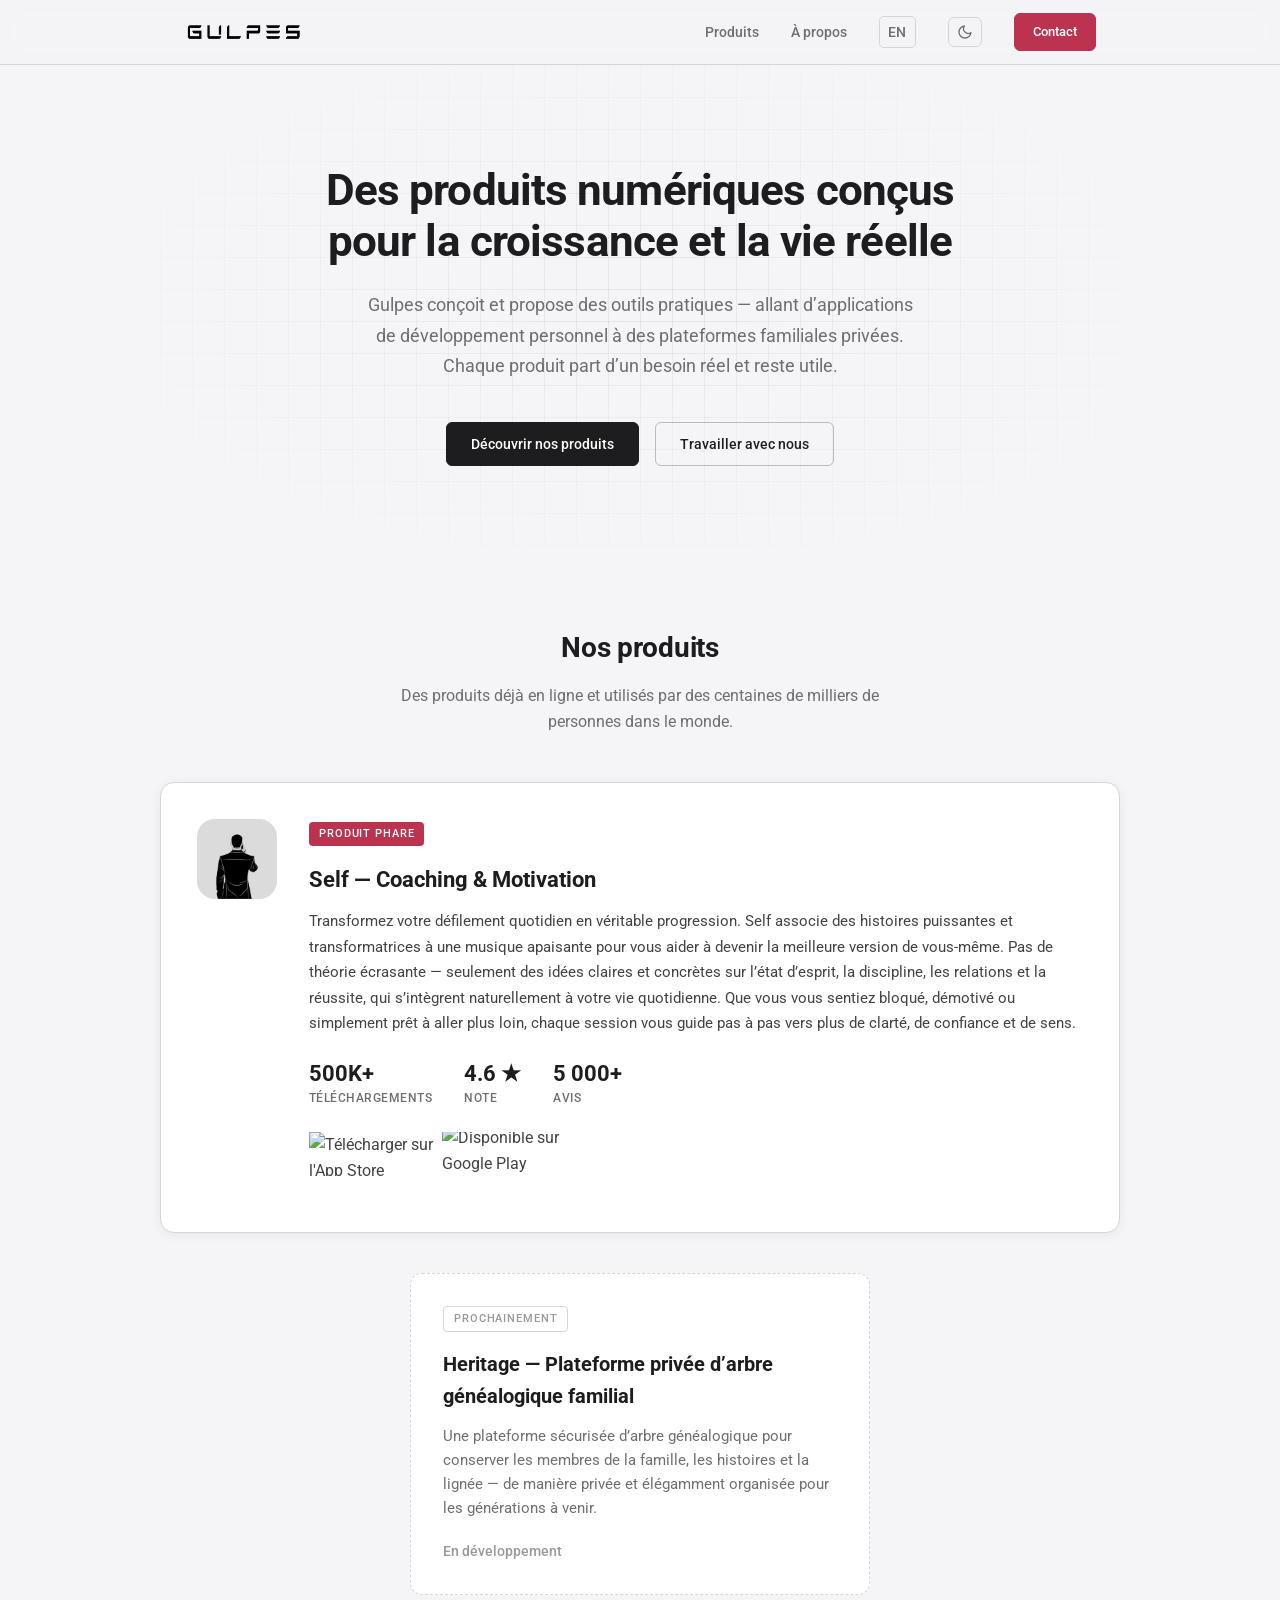
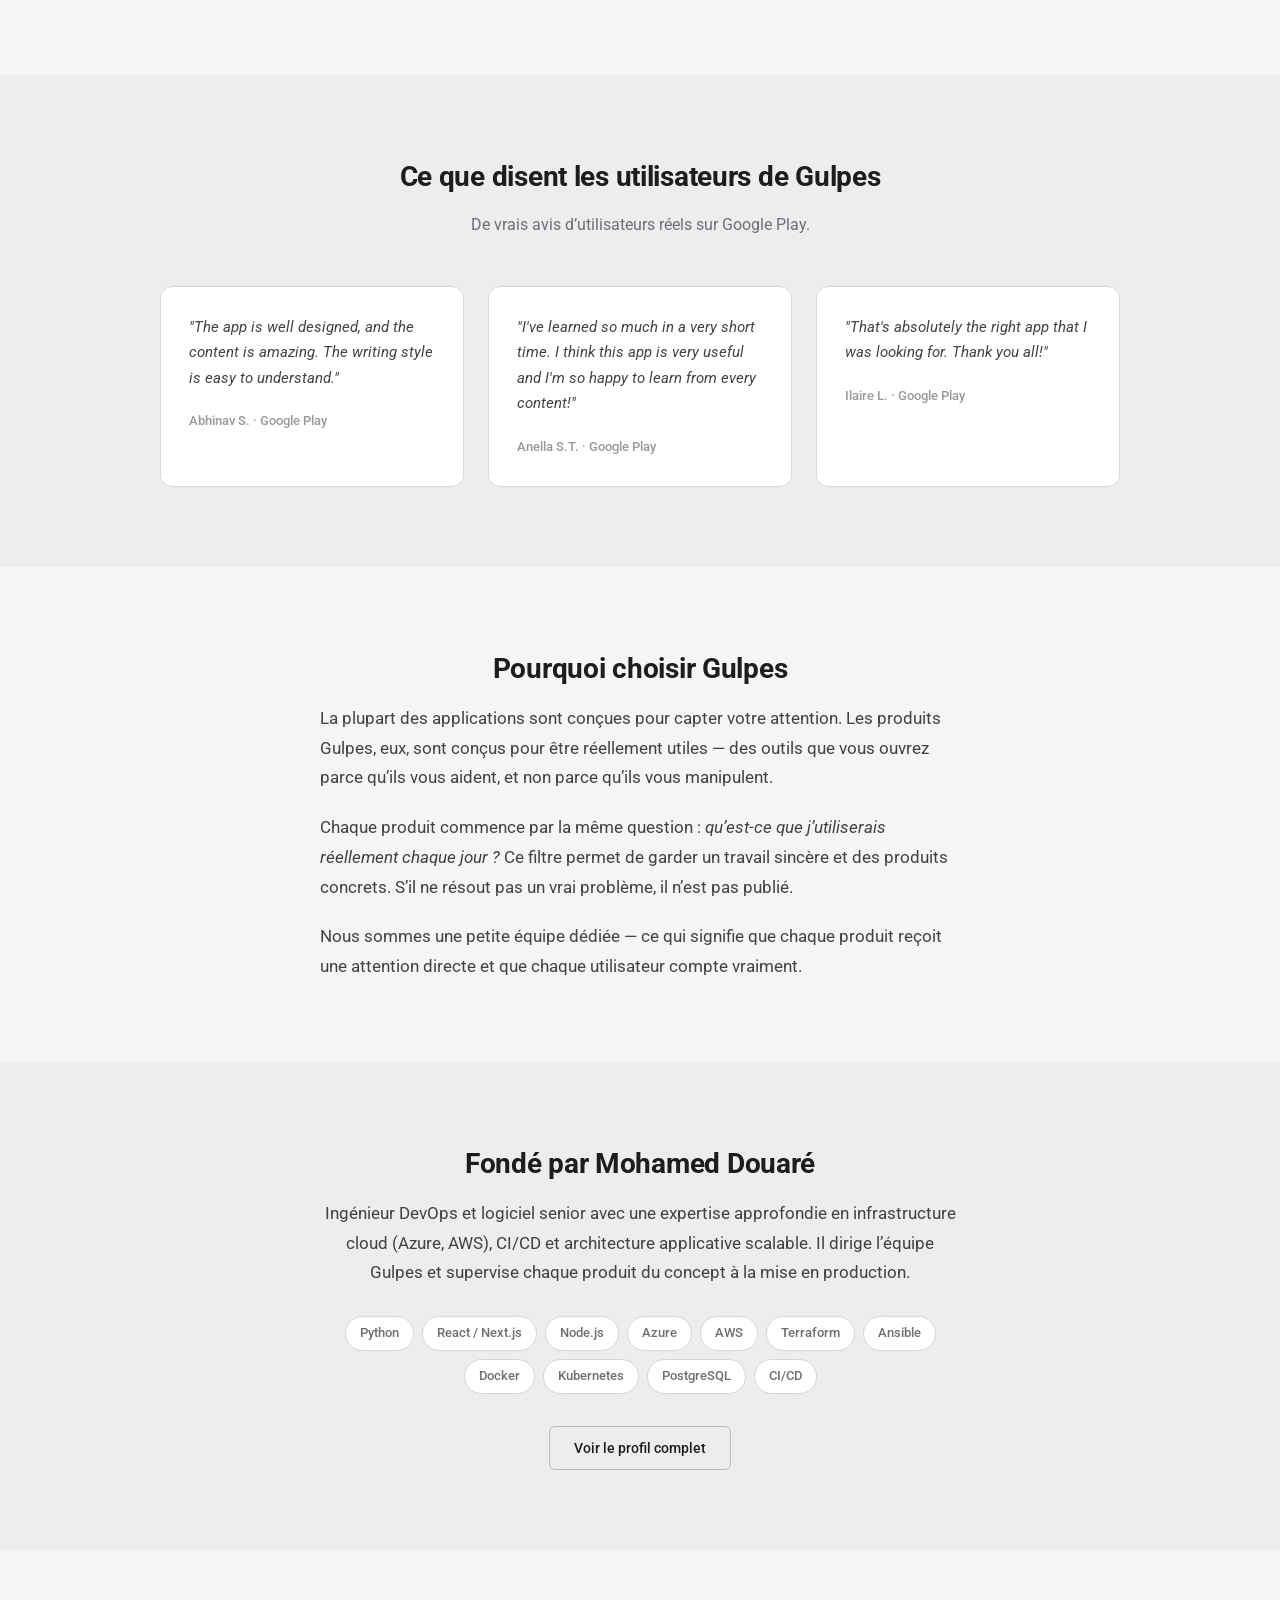
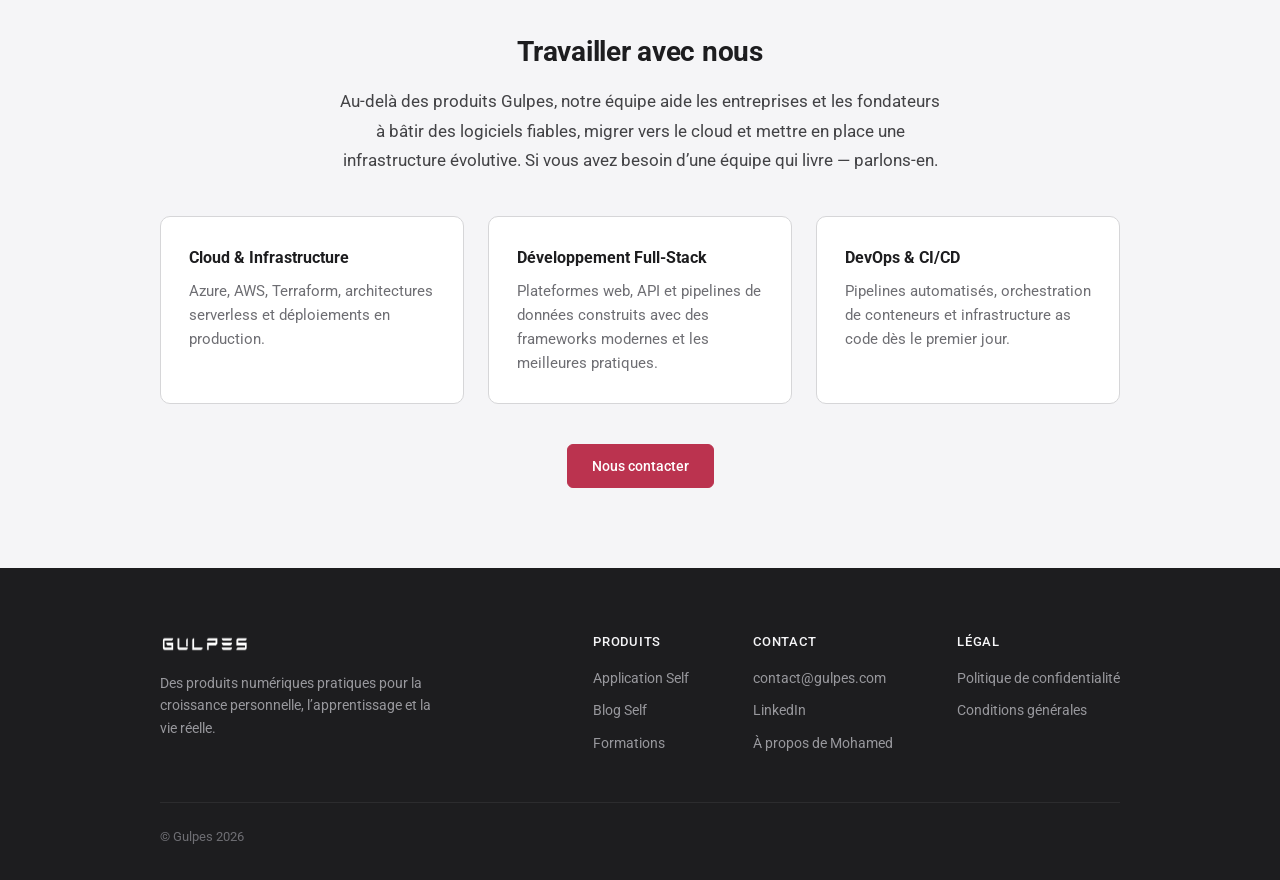
==== fr/index.html @ 34332e74 "fix: add fr" ====
<!DOCTYPE html>
<html lang="fr">
<head>
  <meta charset="utf-8">
  <meta name="viewport" content="width=device-width, initial-scale=1.0">
  <title>Gulpes — Applications de développement personnel &amp; produits numériques</title>
  <meta name="description" content="Gulpes conçoit des produits numériques pour la croissance personnelle, l'apprentissage et la vie réelle. Notre application phare Self compte plus de 500K téléchargements et une note de 4.6★. Découvrez nos produits ou travaillez avec notre équipe.">
  <meta name="keywords" content="application croissance personnelle, développement personnel, application motivation, coaching, Gulpes, produits numériques, amélioration de soi, productivité">
  <link rel="canonical" href="https://gulpes.com/fr/">
  <link rel="alternate" hreflang="en" href="https://gulpes.com/">
  <link rel="alternate" hreflang="fr" href="https://gulpes.com/fr/">
  <link rel="alternate" hreflang="x-default" href="https://gulpes.com/">
  <link href="../img/icon.webp" rel="icon" type="image/webp">

  <meta property="og:type" content="website">
  <meta property="og:url" content="https://gulpes.com/fr/">
  <meta property="og:title" content="Gulpes — Applications de développement personnel &amp; produits numériques">
  <meta property="og:description" content="Des produits numériques pratiques pour la croissance personnelle, la motivation et la vie réelle. Plus de 500K téléchargements.">
  <meta property="og:image" content="https://gulpes.com/img/og-image.webp">
  <meta property="og:site_name" content="Gulpes">
  <meta property="og:locale" content="fr_FR">

  <meta name="twitter:card" content="summary_large_image">
  <meta name="twitter:title" content="Gulpes — Applications de développement personnel">
  <meta name="twitter:description" content="Des produits numériques pratiques pour la croissance personnelle et la motivation. Plus de 500K téléchargements.">
  <meta name="twitter:image" content="https://gulpes.com/img/og-image.webp">

  <link rel="preconnect" href="https://fonts.googleapis.com">
  <link rel="preconnect" href="https://fonts.gstatic.com" crossorigin>
  <link href="../css/main.css" rel="stylesheet" type="text/css" media="all">
  <link rel="stylesheet" href="https://fonts.googleapis.com/css2?family=Roboto:wght@300;400;500;700&display=swap" media="all">

  <script type="application/ld+json">
  {
    "@context": "https://schema.org",
    "@graph": [
      {
        "@type": "Organization",
        "name": "Gulpes",
        "url": "https://gulpes.com",
        "logo": "https://gulpes.com/img/logo.webp",
        "description": "Gulpes conçoit des produits numériques pratiques pour la croissance, l'apprentissage et la vie réelle.",
        "founder": {
          "@type": "Person",
          "name": "Mohamed Douaré",
          "url": "https://med.gulpes.com",
          "jobTitle": "Ingénieur DevOps et Logiciel Senior"
        },
        "contactPoint": {
          "@type": "ContactPoint",
          "email": "contact@gulpes.com",
          "contactType": "customer support"
        },
        "sameAs": [
          "https://www.linkedin.com/in/mohamed-douar%C3%A9-6757b6104/",
          "https://play.google.com/store/apps/details?id=com.gulpe.devperso",
          "https://apps.apple.com/ca/app/gulpes-coaching-and-motivation/id1518831866"
        ]
      },
      {
        "@type": "SoftwareApplication",
        "name": "Gulpes Self — Coaching by Stories",
        "operatingSystem": "Android, iOS",
        "applicationCategory": "LifestyleApplication",
        "url": "https://gulpes.com/fr/",
        "downloadUrl": "https://onelink.to/b9ceec",
        "image": "https://gulpes.com/img/self-logo.webp",
        "description": "Application de croissance personnelle combinant des histoires inspirantes et de la musique apaisante. Des conseils concrets sur le mindset, la discipline, les relations et la réussite.",
        "aggregateRating": {
          "@type": "AggregateRating",
          "ratingValue": "4.6",
          "ratingCount": "5000",
          "bestRating": "5"
        },
        "offers": {
          "@type": "Offer",
          "price": "0",
          "priceCurrency": "USD"
        }
      },
      {
        "@type": "WebSite",
        "name": "Gulpes",
        "url": "https://gulpes.com"
      }
    ]
  }
  </script>

  <script>
    (function(){var t=localStorage.getItem('theme');if(t)document.documentElement.setAttribute('data-theme',t)})();
  </script>
</head>
<body>

  <header>
    <nav aria-label="Navigation principale">
      <a href="/fr/" class="logo">
        <img src="../img/logo.webp" width="120" height="32" alt="Gulpes — Accueil">
      </a>
      <div class="nav-links">
        <a href="#produits">Produits</a>
        <a href="#a-propos">À propos</a>
        <a href="/" class="lang-switch" title="Switch to English">EN</a>
        <button class="theme-toggle" aria-label="Changer le thème">
          <svg class="icon-sun" xmlns="http://www.w3.org/2000/svg" width="16" height="16" viewBox="0 0 24 24" fill="none" stroke="currentColor" stroke-width="2" stroke-linecap="round" stroke-linejoin="round"><circle cx="12" cy="12" r="5"/><line x1="12" y1="1" x2="12" y2="3"/><line x1="12" y1="21" x2="12" y2="23"/><line x1="4.22" y1="4.22" x2="5.64" y2="5.64"/><line x1="18.36" y1="18.36" x2="19.78" y2="19.78"/><line x1="1" y1="12" x2="3" y2="12"/><line x1="21" y1="12" x2="23" y2="12"/><line x1="4.22" y1="19.78" x2="5.64" y2="18.36"/><line x1="18.36" y1="5.64" x2="19.78" y2="4.22"/></svg>
          <svg class="icon-moon" xmlns="http://www.w3.org/2000/svg" width="16" height="16" viewBox="0 0 24 24" fill="none" stroke="currentColor" stroke-width="2" stroke-linecap="round" stroke-linejoin="round"><path d="M21 12.79A9 9 0 1 1 11.21 3 7 7 0 0 0 21 12.79z"/></svg>
        </button>
        <a href="mailto:contact@gulpes.com" class="btn btn-sm">Contact</a>
      </div>
    </nav>
  </header>

  <main>

    <section class="hero">
      <h1>Des produits numériques conçus pour la croissance et la vie réelle</h1>
      <p class="hero-sub">Gulpes conçoit et propose des outils pratiques — allant d’applications de développement personnel à des plateformes familiales privées. Chaque produit part d’un besoin réel et reste utile.</p>
      <div class="hero-ctas">
        <a href="#produits" class="btn btn-primary-alt">Découvrir nos produits</a>
        <a href="#services" class="btn btn-secondary">Travailler avec nous</a>
      </div>
    </section>

    <section id="produits" class="section">
      <h2 class="section-title">Nos produits</h2>
      <p class="section-sub">Des produits déjà en ligne et utilisés par des centaines de milliers de personnes dans le monde.</p>

      <div class="featured-product">
        <div class="featured-product-icon">
          <img src="../img/self-logo.webp" alt="Gulpes Self — icône de l'application de croissance personnelle" width="80" height="80">
        </div>
        <div class="featured-product-body">
          <div class="product-label">Produit phare</div>
          <h3>Self — Coaching &amp; Motivation</h3>
          <p>Transformez votre défilement quotidien en véritable progression. Self associe des histoires puissantes et transformatrices à une musique apaisante pour vous aider à devenir la meilleure version de vous-même. Pas de théorie écrasante — seulement des idées claires et concrètes sur l’état d’esprit, la discipline, les relations et la réussite, qui s’intègrent naturellement à votre vie quotidienne. Que vous vous sentiez bloqué, démotivé ou simplement prêt à aller plus loin, chaque session vous guide pas à pas vers plus de clarté, de confiance et de sens.</p>
          <div class="product-stats">
            <div class="stat">
              <span class="stat-value">500K+</span>
              <span class="stat-label">Téléchargements</span>
            </div>
            <div class="stat">
              <span class="stat-value">4.6 ★</span>
              <span class="stat-label">Note</span>
            </div>
            <div class="stat">
              <span class="stat-value">5 000+</span>
              <span class="stat-label">Avis</span>
            </div>
          </div>
          <div class="featured-product-ctas">
            <a href="https://apps.apple.com/ca/app/gulpes-coaching-and-motivation/id1518831866" class="store-badge" target="_blank" rel="noopener" aria-label="Télécharger Gulpes Self sur l'App Store">
              <img src="https://tools.applemediaservices.com/api/badges/download-on-the-app-store/black/fr-fr?size=500x167" alt="Télécharger sur l'App Store" width="140" height="47" loading="lazy">
            </a>
            <a href="https://play.google.com/store/apps/details?id=com.gulpe.devperso&hl=fr" class="store-badge store-badge--gplay" target="_blank" rel="noopener" aria-label="Télécharger Gulpes Self sur Google Play">
              <img src="https://play.google.com/intl/en_us/badges/static/images/badges/fr_badge_web_generic.png" alt="Disponible sur Google Play" width="155" height="60" loading="lazy">
            </a>
          </div>
        </div>
      </div>

      <div class="product-grid product-grid--single">
        <div class="product-card product-card--upcoming">
          <div class="product-label product-label--upcoming">Prochainement</div>
          <h3>Heritage — Plateforme privée d’arbre généalogique familial</h3>
          <p>Une plateforme sécurisée d’arbre généalogique pour conserver les membres de la famille, les histoires et la lignée — de manière privée et élégamment organisée pour les générations à venir.</p>
          <span class="product-link product-link--muted">En développement</span>
        </div>
      </div>
    </section>

    <section class="section section--alt">
      <h2 class="section-title">Ce que disent les utilisateurs de Gulpes</h2>
      <p class="section-sub">De vrais avis d’utilisateurs réels sur Google Play.</p>
      <div class="testimonials">
        <blockquote class="testimonial">
          <p>"The app is well designed, and the content is amazing. The writing style is easy to understand."</p>
          <cite>Abhinav S. · Google Play</cite>
        </blockquote>
        <blockquote class="testimonial">
          <p>"I've learned so much in a very short time. I think this app is very useful and I'm so happy to learn from every content!"</p>
          <cite>Anella S.T. · Google Play</cite>
        </blockquote>
        <blockquote class="testimonial">
          <p>"That's absolutely the right app that I was looking for. Thank you all!"</p>
          <cite>Ilaire L. · Google Play</cite>
        </blockquote>
      </div>
    </section>

    <section id="a-propos" class="section">
      <h2 class="section-title">Pourquoi choisir Gulpes</h2>
      <div class="narrative">
        <p>La plupart des applications sont conçues pour capter votre attention. Les produits Gulpes, eux, sont conçus pour être réellement utiles — des outils que vous ouvrez parce qu’ils vous aident, et non parce qu’ils vous manipulent.</p>
        <p>Chaque produit commence par la même question : <em>qu’est-ce que j’utiliserais réellement chaque jour ?</em> Ce filtre permet de garder un travail sincère et des produits concrets. S’il ne résout pas un vrai problème, il n’est pas publié.</p>
        <p>Nous sommes une petite équipe dédiée — ce qui signifie que chaque produit reçoit une attention directe et que chaque utilisateur compte vraiment.</p>
      </div>
    </section>

    <section class="section section--alt">
      <h2 class="section-title">Fondé par Mohamed Douaré</h2>
      <div class="founder">
        <p>Ingénieur DevOps et logiciel senior avec une expertise approfondie en infrastructure cloud (Azure, AWS), CI/CD et architecture applicative scalable. Il dirige l’équipe Gulpes et supervise chaque produit du concept à la mise en production.</p>
        <div class="founder-skills">
          <span>Python</span>
          <span>React / Next.js</span>
          <span>Node.js</span>
          <span>Azure</span>
          <span>AWS</span>
          <span>Terraform</span>
          <span>Ansible</span>
          <span>Docker</span>
          <span>Kubernetes</span>
          <span>PostgreSQL</span>
          <span>CI/CD</span>
        </div>
        <a href="https://med.gulpes.com" class="btn btn-secondary" target="_blank" rel="noopener">Voir le profil complet</a>
      </div>
    </section>

    <section id="services" class="section">
      <h2 class="section-title">Travailler avec nous</h2>
      <div class="services">
        <p>Au-delà des produits Gulpes, notre équipe aide les entreprises et les fondateurs à bâtir des logiciels fiables, migrer vers le cloud et mettre en place une infrastructure évolutive. Si vous avez besoin d’une équipe qui livre — parlons-en.</p>
        <div class="services-grid">
          <div class="service-item">
            <h3>Cloud &amp; Infrastructure</h3>
            <p>Azure, AWS, Terraform, architectures serverless et déploiements en production.</p>
          </div>
          <div class="service-item">
            <h3>Développement Full-Stack</h3>
            <p>Plateformes web, API et pipelines de données construits avec des frameworks modernes et les meilleures pratiques.</p>
          </div>
          <div class="service-item">
            <h3>DevOps &amp; CI/CD</h3>
            <p>Pipelines automatisés, orchestration de conteneurs et infrastructure as code dès le premier jour.</p>
          </div>
        </div>
        <a href="mailto:contact@gulpes.com" class="btn btn-primary">Nous contacter</a>
      </div>
    </section>

  </main>

  <footer>
    <div class="footer-content">
      <div class="footer-brand">
        <img src="../img/logo.webp" width="90" height="24" alt="Gulpes">
        <p>Des produits numériques pratiques pour la croissance personnelle, l’apprentissage et la vie réelle.</p>
      </div>
      <div class="footer-links">
        <div class="footer-col">
          <h4>Produits</h4>
          <a href="https://onelink.to/b9ceec" target="_blank" rel="noopener">Application Self</a>
          <a href="https://self.gulpes.com/" target="_blank" rel="noopener">Blog Self</a>
          <a href="https://courses.gulpes.com/" target="_blank" rel="noopener">Formations</a>
        </div>
        <div class="footer-col">
          <h4>Contact</h4>
          <a href="mailto:contact@gulpes.com">contact@gulpes.com</a>
          <a href="https://www.linkedin.com/in/mohamed-douar%C3%A9-6757b6104/" target="_blank" rel="noopener">LinkedIn</a>
          <a href="https://med.gulpes.com" target="_blank" rel="noopener">À propos de Mohamed</a>
        </div>
        <div class="footer-col">
          <h4>Légal</h4>
          <a href="/fr/privacy.html">Politique de confidentialité</a>
          <a href="/fr/terms.html">Conditions générales</a>
        </div>
      </div>
    </div>
    <div class="footer-bottom">
      <p>&copy; Gulpes 2026</p>
    </div>
  </footer>

  <script>
    (function () {
      var toggle = document.querySelector('.theme-toggle');
      function getEffective() {
        var stored = localStorage.getItem('theme');
        if (stored) return stored;
        return window.matchMedia('(prefers-color-scheme: light)').matches ? 'light' : 'dark';
      }
      function apply(theme) {
        document.documentElement.setAttribute('data-theme', theme);
        localStorage.setItem('theme', theme);
      }
      toggle.addEventListener('click', function () {
        apply(getEffective() === 'dark' ? 'light' : 'dark');
      });
    })();
  </script>
</body>
</html>
---- css/main.css ----
/* ------------------------------------------------
   Theme Variables — Dark mode default
   ------------------------------------------------ */

:root {
  --bg: #1e2021;
  --bg-alt: #252728;
  --surface: #2a2c2d;
  --surface-border: #363839;
  --surface-border-hover: #4a4c4d;
  --surface-shadow: rgba(0, 0, 0, 0.25);
  --heading: #f0f0f0;
  --body: #b5b5b5;
  --secondary: #8a8a8a;
  --muted: #606060;
  --accent-bg: #bb334f;
  --accent-text: #ffffff;
  --accent-hover: #a32b44;
  --header-bg: rgba(30, 32, 33, 0.82);
  --header-border: #2a2c2d;
  --nav-link: #999999;
  --nav-link-hover: #f0f0f0;
  --label-upcoming-border: #444646;
  --label-upcoming-text: #777777;
  --skill-bg: #2a2c2d;
  --skill-border: #363839;
  --skill-text: #b5b5b5;
  --secondary-link-border: #444646;
  --secondary-link-hover: #f0f0f0;
  --dashed-border: #3a3c3d;
  --grid-line: rgba(255, 255, 255, 0.08);
  --testimonial-quote: #cccccc;
  --cite: #777777;
  --footer-bg: #161718;
  --footer-border: #2a2c2d;
  --footer-text: #888888;
  --footer-heading: #e0e0e0;
  --footer-link-hover: #ffffff;
  --footer-bottom: #555555;
  --btn-alt-bg: #ffffff;
  --btn-alt-text: #000000;
  --btn-alt-hover: #dddddd;
  --logo-filter: brightness(0) invert(1);
}

[data-theme="light"] {
  --bg: #f5f5f7;
  --bg-alt: #ededef;
  --surface: #ffffff;
  --surface-border: #d6d6d8;
  --surface-border-hover: #bbbbbe;
  --surface-shadow: rgba(0, 0, 0, 0.06);
  --heading: #1d1d1f;
  --body: #424245;
  --secondary: #6e6e73;
  --muted: #98989d;
  --accent-bg: #bb334f;
  --accent-text: #ffffff;
  --accent-hover: #a32b44;
  --btn-alt-bg: #1d1d1f;
  --btn-alt-text: #ffffff;
  --btn-alt-hover: #333336;
  --header-bg: rgba(245, 245, 247, 0.82);
  --header-border: #d6d6d8;
  --nav-link: #6e6e73;
  --nav-link-hover: #1d1d1f;
  --label-upcoming-border: #d6d6d8;
  --label-upcoming-text: #98989d;
  --skill-bg: #ffffff;
  --skill-border: #d6d6d8;
  --skill-text: #6e6e73;
  --secondary-link-border: #d6d6d8;
  --secondary-link-hover: #1d1d1f;
  --dashed-border: #d6d6d8;
  --grid-line: rgba(15, 23, 42, 0.07);
  --testimonial-quote: #424245;
  --cite: #98989d;
  --footer-bg: #1d1d1f;
  --footer-border: #2c2c2e;
  --footer-text: #98989d;
  --footer-heading: #f5f5f7;
  --footer-link-hover: #ffffff;
  --footer-bottom: #6e6e73;
  --logo-filter: none;
}

@media (prefers-color-scheme: light) {
  :root:not([data-theme="dark"]) {
    --bg: #f5f5f7;
    --bg-alt: #ededef;
    --surface: #ffffff;
    --surface-border: #d6d6d8;
    --surface-border-hover: #bbbbbe;
    --surface-shadow: rgba(0, 0, 0, 0.06);
    --heading: #1d1d1f;
    --body: #424245;
    --secondary: #6e6e73;
    --muted: #98989d;
    --accent-bg: #bb334f;
    --accent-text: #ffffff;
    --accent-hover: #a32b44;
    --btn-alt-bg: #1d1d1f;
    --btn-alt-text: #ffffff;
    --btn-alt-hover: #333336;
    --header-bg: rgba(245, 245, 247, 0.82);
    --header-border: #d6d6d8;
    --nav-link: #6e6e73;
    --nav-link-hover: #1d1d1f;
    --label-upcoming-border: #d6d6d8;
    --label-upcoming-text: #98989d;
    --skill-bg: #ffffff;
    --skill-border: #d6d6d8;
    --skill-text: #6e6e73;
    --secondary-link-border: #d6d6d8;
    --secondary-link-hover: #1d1d1f;
    --dashed-border: #d6d6d8;
    --grid-line: rgba(15, 23, 42, 0.07);
    --testimonial-quote: #424245;
    --cite: #98989d;
    --footer-bg: #1d1d1f;
    --footer-border: #2c2c2e;
    --footer-text: #98989d;
    --footer-heading: #f5f5f7;
    --footer-link-hover: #ffffff;
    --footer-bottom: #6e6e73;
    --logo-filter: none;
  }
}

/* ------------------------------------------------
   Base Reset
   ------------------------------------------------ */

*, *::before, *::after {
  margin: 0;
  padding: 0;
  box-sizing: border-box;
}

html {
  scroll-behavior: smooth;
}

body {
  font-family: "Roboto", -apple-system, BlinkMacSystemFont, sans-serif;
  color: var(--body);
  background: var(--bg);
  font-size: 1rem;
  line-height: 1.6;
  -webkit-font-smoothing: antialiased;
  -moz-osx-font-smoothing: grayscale;
  transition: background 0.3s, color 0.3s;
}

img {
  max-width: 100%;
  display: block;
}

a {
  color: inherit;
  text-decoration: none;
}

/* ------------------------------------------------
   Header / Navigation
   ------------------------------------------------ */

header {
  position: sticky;
  top: 0;
  background: var(--header-bg);
  backdrop-filter: blur(10px);
  -webkit-backdrop-filter: blur(10px);
  border-bottom: 1px solid var(--header-border);
  z-index: 100;
}

nav {
  max-width: 960px;
  margin: 0 auto;
  padding: 0 24px;
  height: 64px;
  display: flex;
  align-items: center;
  justify-content: space-between;
}

.logo img {
  height: 28px;
  filter: var(--logo-filter);
  transition: filter 0.3s;
}

.nav-links {
  display: flex;
  align-items: center;
  gap: 32px;
}

.nav-links a:not(.btn) {
  font-size: 0.875rem;
  font-weight: 500;
  color: var(--nav-link);
  transition: color 0.2s;
}

.nav-links a:not(.btn):hover {
  color: var(--nav-link-hover);
}

.lang-switch {
  font-size: 0.8125rem;
  font-weight: 600;
  color: var(--secondary);
  letter-spacing: 0.04em;
  padding: 4px 8px;
  border: 1px solid var(--surface-border);
  border-radius: 5px;
  transition: color 0.2s, border-color 0.2s;
}

.lang-switch:hover {
  color: var(--heading);
  border-color: var(--surface-border-hover);
}

.theme-toggle {
  background: none;
  border: 1px solid var(--surface-border);
  border-radius: 6px;
  padding: 6px 8px;
  cursor: pointer;
  font-size: 1rem;
  line-height: 1;
  color: var(--secondary);
  transition: border-color 0.2s, color 0.2s;
  display: flex;
  align-items: center;
}

.theme-toggle:hover {
  border-color: var(--surface-border-hover);
  color: var(--heading);
}

.theme-toggle .icon-moon {
  display: none;
}

[data-theme="light"] .theme-toggle .icon-sun {
  display: none;
}

[data-theme="light"] .theme-toggle .icon-moon {
  display: block;
}

@media (prefers-color-scheme: light) {
  :root:not([data-theme="dark"]) .theme-toggle .icon-sun {
    display: none;
  }
  :root:not([data-theme="dark"]) .theme-toggle .icon-moon {
    display: block;
  }
}

/* ------------------------------------------------
   Buttons
   ------------------------------------------------ */

.btn {
  display: inline-block;
  font-size: 0.875rem;
  font-weight: 500;
  padding: 10px 24px;
  border-radius: 6px;
  border: none;
  cursor: pointer;
  transition: all 0.2s ease;
  text-align: center;
}

.btn-sm {
  padding: 8px 18px;
  font-size: 0.8125rem;
  background: var(--accent-bg);
  color: var(--accent-text);
  border: 1px solid var(--accent-bg);
}

.btn-sm:hover {
  background: var(--accent-hover);
}

.btn-primary {
  background: var(--accent-bg);
  color: var(--accent-text);
  border: 1px solid var(--accent-bg);
}

.btn-primary:hover {
  background: var(--accent-hover);
}

.btn-primary-alt {
  background: var(--btn-alt-bg);
  color: var(--btn-alt-text);
  border: 1px solid var(--btn-alt-bg);
}

.btn-primary-alt:hover {
  background: var(--btn-alt-hover);
}

.btn-secondary {
  background: transparent;
  color: var(--heading);
  border: 1px solid var(--surface-border-hover);
}

.btn-secondary:hover {
  border-color: var(--heading);
}

/* ------------------------------------------------
   Hero
   ------------------------------------------------ */

.hero {
  max-width: 960px;
  margin: 0 auto;
  padding: 100px 24px 80px;
  text-align: center;
  position: relative;
  overflow: hidden;
}

.hero::before {
  content: "";
  position: absolute;
  inset: 0;
  background-image:
    linear-gradient(var(--grid-line) 1px, transparent 1px),
    linear-gradient(90deg, var(--grid-line) 1px, transparent 1px);
  background-size: 32px 32px;
  -webkit-mask-image: radial-gradient(ellipse 70% 70% at 50% 50%, black 0%, transparent 85%);
  mask-image: radial-gradient(ellipse 70% 70% at 50% 50%, black 0%, transparent 85%);
  pointer-events: none;
}

.hero h1 {
  font-size: 2.75rem;
  font-weight: 700;
  line-height: 1.15;
  color: var(--heading);
  max-width: 720px;
  margin: 0 auto 24px;
  letter-spacing: -0.02em;
}

.hero-sub {
  font-size: 1.125rem;
  color: var(--secondary);
  max-width: 560px;
  margin: 0 auto 40px;
  line-height: 1.7;
}

.hero-ctas {
  display: flex;
  gap: 16px;
  justify-content: center;
  flex-wrap: wrap;
}

/* ------------------------------------------------
   Sections
   ------------------------------------------------ */

.section {
  padding: 80px 24px;
}

.section--alt {
  background: var(--bg-alt);
}

.section-title {
  font-size: 1.75rem;
  font-weight: 700;
  color: var(--heading);
  text-align: center;
  margin-bottom: 12px;
  letter-spacing: -0.01em;
}

.section-sub {
  font-size: 1rem;
  color: var(--secondary);
  text-align: center;
  max-width: 480px;
  margin: 0 auto 48px;
}

/* ------------------------------------------------
   Featured Product (Self app)
   ------------------------------------------------ */

.featured-product {
  max-width: 960px;
  margin: 0 auto 40px;
  display: flex;
  gap: 32px;
  align-items: flex-start;
  padding: 36px;
  background: var(--surface);
  border: 1px solid var(--surface-border);
  border-radius: 14px;
  box-shadow: 0 2px 12px var(--surface-shadow);
}

.featured-product-icon img {
  width: 80px;
  height: 80px;
  border-radius: 18px;
  flex-shrink: 0;
}

.featured-product-body {
  flex: 1;
  min-width: 0;
}

.featured-product-body .product-label {
  background: var(--accent-bg);
  color: var(--accent-text);
}

.featured-product-body h3 {
  font-size: 1.375rem;
  font-weight: 700;
  color: var(--heading);
  margin-bottom: 12px;
}

.featured-product-body > p {
  font-size: 0.9375rem;
  color: var(--body);
  line-height: 1.7;
  margin-bottom: 24px;
}

.product-stats {
  display: flex;
  gap: 32px;
  margin-bottom: 24px;
}

.stat {
  display: flex;
  flex-direction: column;
}

.stat-value {
  font-size: 1.375rem;
  font-weight: 700;
  color: var(--heading);
  line-height: 1.2;
  white-space: nowrap;
}

.stat-label {
  font-size: 0.75rem;
  font-weight: 500;
  color: var(--secondary);
  text-transform: uppercase;
  letter-spacing: 0.04em;
  margin-top: 2px;
}

.featured-product-ctas {
  display: flex;
  align-items: center;
  gap: 8px;
  flex-wrap: wrap;
  margin-bottom: 20px;
}

.store-badge {
  display: inline-flex;
  align-items: center;
  height: 40px;
  transition: opacity 0.2s;
}

.store-badge:hover {
  opacity: 0.8;
}

.store-badge img {
  height: 40px;
  width: auto;
}

.store-badge--gplay {
  height: 40px;
  overflow: hidden;
  margin: 0 -8px;
}

.store-badge--gplay img {
  height: 58px;
}

:lang(fr) .store-badge {
  height: 44px;
}

:lang(fr) .store-badge img {
  height: 44px;
}

:lang(fr) .store-badge--gplay {
  height: 44px;
  margin: 0 -6px;
}

:lang(fr) .store-badge--gplay img {
  height: 58px;
}

.featured-product-secondary {
  font-size: 0.875rem;
  font-weight: 500;
  color: var(--heading);
  border-bottom: 1px solid var(--secondary-link-border);
  transition: border-color 0.2s;
}

.featured-product-secondary:hover {
  border-color: var(--secondary-link-hover);
}

/* ------------------------------------------------
   Product Cards
   ------------------------------------------------ */

.product-grid {
  max-width: 960px;
  margin: 0 auto;
  display: grid;
  grid-template-columns: repeat(auto-fit, minmax(280px, 1fr));
  gap: 24px;
}

.product-grid--single {
  max-width: 460px;
  margin-left: auto;
  margin-right: auto;
}

.product-card {
  display: flex;
  flex-direction: column;
  padding: 32px;
  background: var(--surface);
  border: 1px solid var(--surface-border);
  border-radius: 12px;
  transition: border-color 0.2s, box-shadow 0.2s;
}

a.product-card:hover {
  border-color: var(--surface-border-hover);
  box-shadow: 0 4px 20px var(--surface-shadow);
}

.product-card--upcoming {
  border-style: dashed;
  border-color: var(--dashed-border);
}

.product-label {
  display: inline-block;
  font-size: 0.6875rem;
  font-weight: 500;
  text-transform: uppercase;
  letter-spacing: 0.08em;
  color: var(--accent-text);
  background: var(--accent-bg);
  padding: 3px 10px;
  border-radius: 4px;
  margin-bottom: 16px;
  width: fit-content;
}

.product-label--upcoming {
  background: transparent;
  color: var(--label-upcoming-text);
  border: 1px solid var(--label-upcoming-border);
}

.product-card h3 {
  font-size: 1.25rem;
  font-weight: 700;
  color: var(--heading);
  margin-bottom: 12px;
}

.product-card p {
  font-size: 0.9375rem;
  color: var(--secondary);
  line-height: 1.6;
  flex: 1;
}

.product-link {
  font-size: 0.875rem;
  font-weight: 500;
  color: var(--heading);
  margin-top: 20px;
}

.product-link--muted {
  color: var(--muted);
}

/* ------------------------------------------------
   Testimonials
   ------------------------------------------------ */

.testimonials {
  max-width: 960px;
  margin: 0 auto;
  display: grid;
  grid-template-columns: repeat(auto-fit, minmax(260px, 1fr));
  gap: 24px;
}

.testimonial {
  padding: 28px;
  background: var(--surface);
  border: 1px solid var(--surface-border);
  border-radius: 12px;
}

.testimonial p {
  font-size: 0.9375rem;
  line-height: 1.7;
  color: var(--testimonial-quote);
  margin-bottom: 16px;
  font-style: italic;
}

.testimonial cite {
  font-size: 0.8125rem;
  font-style: normal;
  font-weight: 500;
  color: var(--cite);
}

/* ------------------------------------------------
   Narrative / Why Gulpes
   ------------------------------------------------ */

.narrative {
  max-width: 640px;
  margin: 0 auto;
}

.narrative p {
  font-size: 1.0625rem;
  line-height: 1.75;
  color: var(--body);
  margin-bottom: 20px;
}

.narrative p:last-child {
  margin-bottom: 0;
}

/* ------------------------------------------------
   Founder
   ------------------------------------------------ */

.founder {
  max-width: 640px;
  margin: 0 auto;
  text-align: center;
}

.founder-photo {
  width: 120px;
  height: 120px;
  border-radius: 50%;
  object-fit: cover;
  margin: 0 auto 28px;
  filter: none;
}

.founder > p {
  font-size: 1.0625rem;
  line-height: 1.75;
  color: var(--body);
  margin-bottom: 28px;
}

.founder-skills {
  display: flex;
  flex-wrap: wrap;
  gap: 8px;
  justify-content: center;
  margin-bottom: 32px;
}

.founder-skills span {
  font-size: 0.8125rem;
  font-weight: 500;
  color: var(--skill-text);
  background: var(--skill-bg);
  padding: 6px 14px;
  border-radius: 20px;
  border: 1px solid var(--skill-border);
}

/* ------------------------------------------------
   Services
   ------------------------------------------------ */

.services {
  max-width: 960px;
  margin: 0 auto;
  text-align: center;
}

.services > p {
  font-size: 1.0625rem;
  line-height: 1.75;
  color: var(--body);
  max-width: 600px;
  margin: 0 auto 40px;
}

.services-grid {
  display: grid;
  grid-template-columns: repeat(auto-fit, minmax(240px, 1fr));
  gap: 24px;
  margin-bottom: 40px;
  text-align: left;
}

.service-item {
  padding: 28px;
  background: var(--surface);
  border: 1px solid var(--surface-border);
  border-radius: 10px;
}

.service-item h3 {
  font-size: 1rem;
  font-weight: 700;
  color: var(--heading);
  margin-bottom: 8px;
}

.service-item p {
  font-size: 0.9375rem;
  color: var(--secondary);
  line-height: 1.6;
}

/* ------------------------------------------------
   Footer
   ------------------------------------------------ */

footer {
  background: var(--footer-bg);
  color: var(--footer-text);
  padding: 64px 24px 32px;
}

.footer-content {
  max-width: 960px;
  margin: 0 auto;
  display: flex;
  justify-content: space-between;
  gap: 48px;
  flex-wrap: wrap;
}

.footer-brand {
  max-width: 280px;
}

.footer-brand img {
  height: 24px;
  margin-bottom: 16px;
  filter: brightness(0) invert(1);
}

.footer-brand p {
  font-size: 0.875rem;
  line-height: 1.6;
  color: var(--footer-text);
}

.footer-links {
  display: flex;
  gap: 64px;
  flex-wrap: wrap;
}

.footer-col {
  display: flex;
  flex-direction: column;
  gap: 10px;
}

.footer-col h4 {
  font-size: 0.8125rem;
  font-weight: 500;
  color: var(--footer-heading);
  text-transform: uppercase;
  letter-spacing: 0.06em;
  margin-bottom: 4px;
}

.footer-col a {
  font-size: 0.875rem;
  color: var(--footer-text);
  transition: color 0.2s;
}

.footer-col a:hover {
  color: var(--footer-link-hover);
}

.footer-bottom {
  max-width: 960px;
  margin: 48px auto 0;
  padding-top: 24px;
  border-top: 1px solid var(--footer-border);
  font-size: 0.8125rem;
  color: var(--footer-bottom);
}

/* ------------------------------------------------
   Profile page (med.html)
   ------------------------------------------------ */

.profile-content {
  max-width: 640px;
  margin: 0 auto;
  padding: 72px 24px 80px;
}

.profile-content h1 {
  font-size: 2rem;
  font-weight: 700;
  color: var(--heading);
  margin-bottom: 8px;
  letter-spacing: -0.02em;
}

.profile-content .profile-role {
  font-size: 1.0625rem;
  color: var(--secondary);
  margin-bottom: 32px;
}

.profile-content .profile-bio {
  font-size: 1.0625rem;
  line-height: 1.75;
  color: var(--body);
  margin-bottom: 40px;
}

.profile-stack {
  display: grid;
  grid-template-columns: 1fr 1fr;
  gap: 20px;
  margin-bottom: 48px;
}

.profile-stack-item h3 {
  font-size: 0.8125rem;
  font-weight: 500;
  text-transform: uppercase;
  letter-spacing: 0.06em;
  color: var(--heading);
  margin-bottom: 8px;
}

.profile-stack-item p {
  font-size: 0.9375rem;
  color: var(--body);
  line-height: 1.6;
}

.profile-ctas {
  display: flex;
  gap: 12px;
  flex-wrap: wrap;
}

/* ------------------------------------------------
   Legal Pages (Privacy, Terms)
   ------------------------------------------------ */

.legal-content {
  max-width: 720px;
  margin: 0 auto;
  padding: 72px 24px 80px;
}

.legal-content .back-link {
  display: inline-flex;
  align-items: center;
  gap: 6px;
  font-size: 0.875rem;
  font-weight: 500;
  color: var(--secondary);
  margin-bottom: 32px;
  transition: color 0.2s;
}

.legal-content .back-link:hover {
  color: var(--heading);
}

.legal-content h1 {
  font-size: 2rem;
  font-weight: 700;
  color: var(--heading);
  margin-bottom: 8px;
  letter-spacing: -0.02em;
}

.legal-content .legal-date {
  font-size: 0.875rem;
  color: var(--muted);
  margin-bottom: 40px;
}

.legal-content h2 {
  font-size: 1.375rem;
  font-weight: 700;
  color: var(--heading);
  margin-top: 40px;
  margin-bottom: 16px;
}

.legal-content h3 {
  font-size: 1.125rem;
  font-weight: 600;
  color: var(--heading);
  margin-top: 28px;
  margin-bottom: 12px;
}

.legal-content p {
  font-size: 0.9375rem;
  line-height: 1.75;
  color: var(--body);
  margin-bottom: 16px;
}

.legal-content ul {
  margin: 0 0 16px 24px;
  padding: 0;
}

.legal-content li {
  font-size: 0.9375rem;
  line-height: 1.75;
  color: var(--body);
  margin-bottom: 8px;
}

.legal-content a {
  color: var(--accent-bg);
  text-decoration: underline;
  text-underline-offset: 2px;
}

.legal-content a:hover {
  text-decoration: none;
}

.legal-content strong {
  color: var(--heading);
  font-weight: 600;
}

/* ------------------------------------------------
   Responsive
   ------------------------------------------------ */

@media (max-width: 768px) {
  .hero {
    padding: 64px 24px 56px;
  }

  .hero h1 {
    font-size: 2rem;
  }

  .hero-sub {
    font-size: 1rem;
  }

  .section {
    padding: 56px 24px;
  }

  .section-title {
    font-size: 1.5rem;
  }

  .featured-product {
    flex-direction: column;
    align-items: center;
    text-align: center;
    padding: 28px;
  }

  .featured-product-ctas {
    justify-content: center;
  }

  .product-stats {
    justify-content: center;
  }

  .footer-content {
    flex-direction: column;
    gap: 40px;
  }

  .footer-links {
    gap: 40px;
  }

  .nav-links {
    gap: 20px;
  }

  .profile-stack {
    grid-template-columns: 1fr;
  }
}

@media (max-width: 480px) {
  .hero h1 {
    font-size: 1.625rem;
  }

  .nav-links a:not(.btn):not(.theme-toggle):not(.lang-switch) {
    display: none;
  }

  .product-grid {
    grid-template-columns: 1fr;
  }

  .services-grid {
    grid-template-columns: 1fr;
  }

  .testimonials {
    grid-template-columns: 1fr;
  }

  .product-stats {
    gap: 16px;
  }

  .stat-value {
    font-size: 1.125rem;
  }

  .footer-links {
    flex-direction: column;
    gap: 32px;
  }

  .profile-content {
    padding: 48px 20px 56px;
  }

  .profile-content h1 {
    font-size: 1.625rem;
  }
}
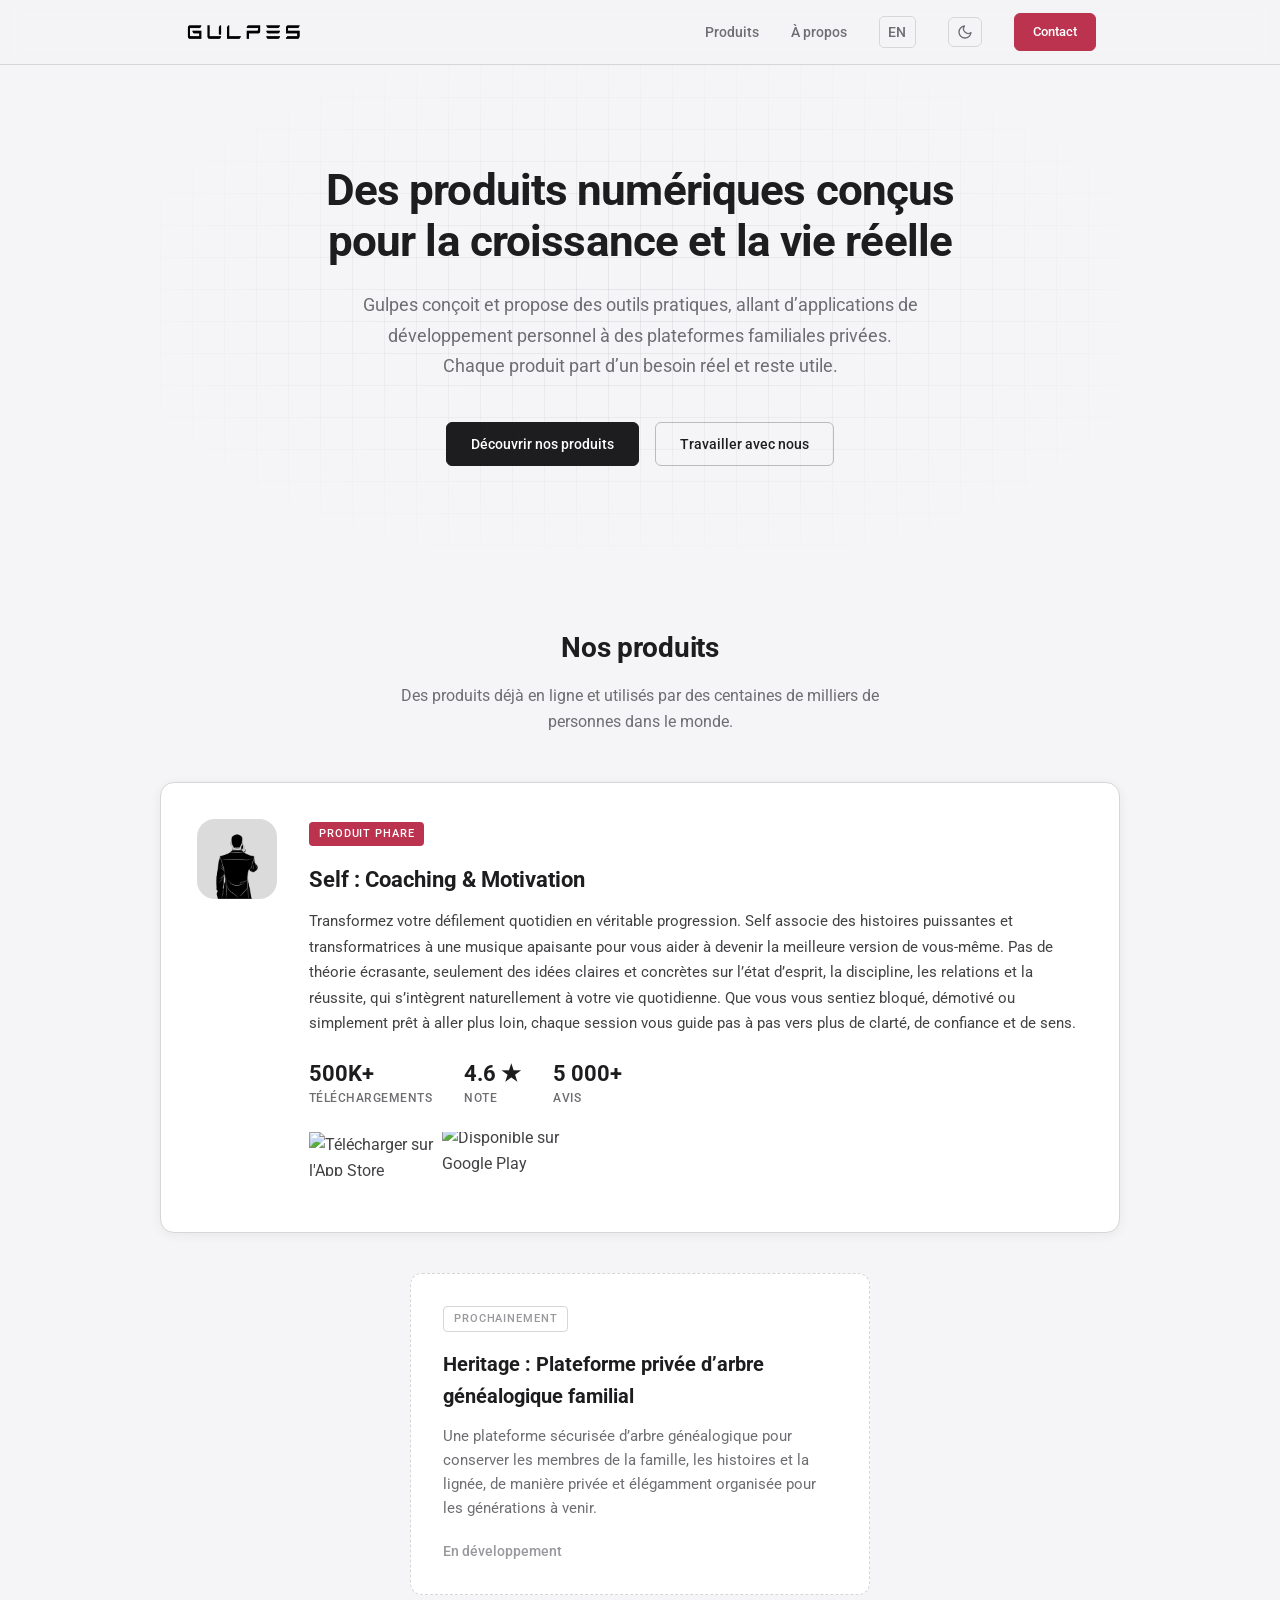
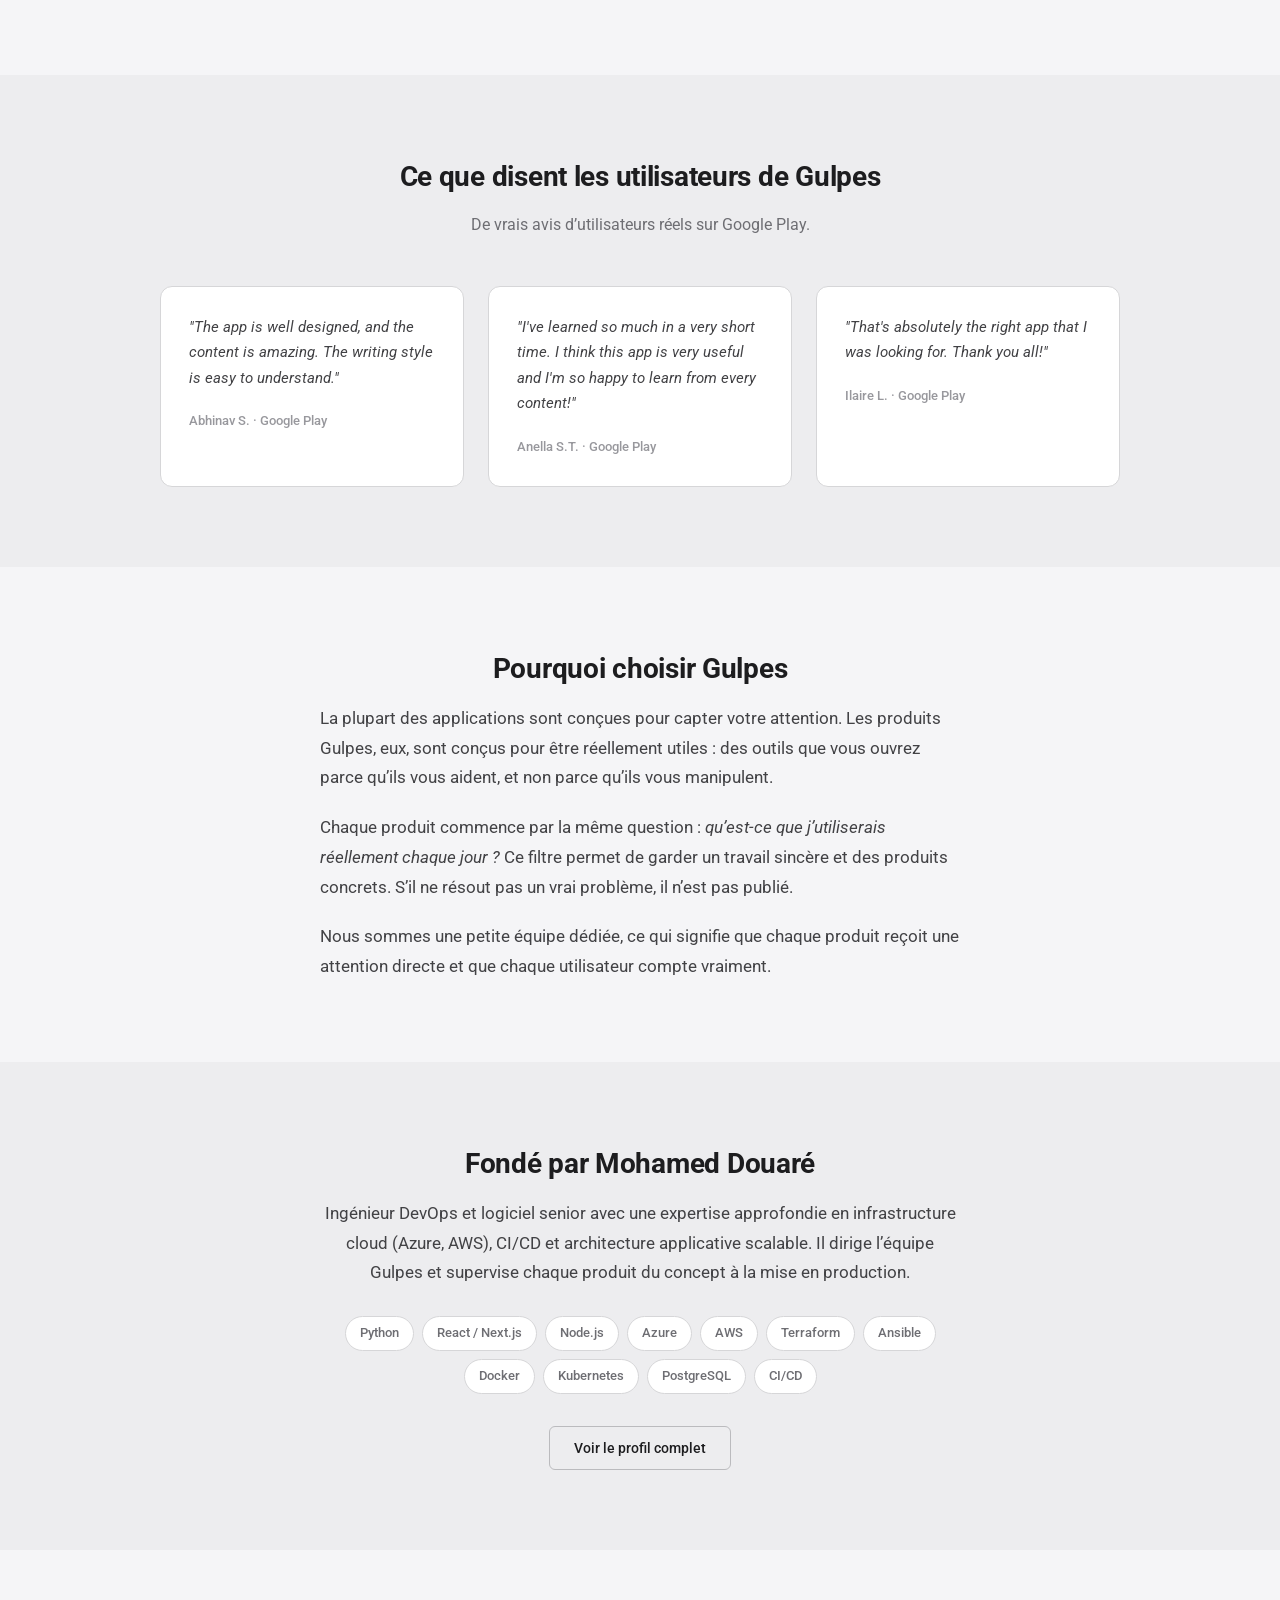
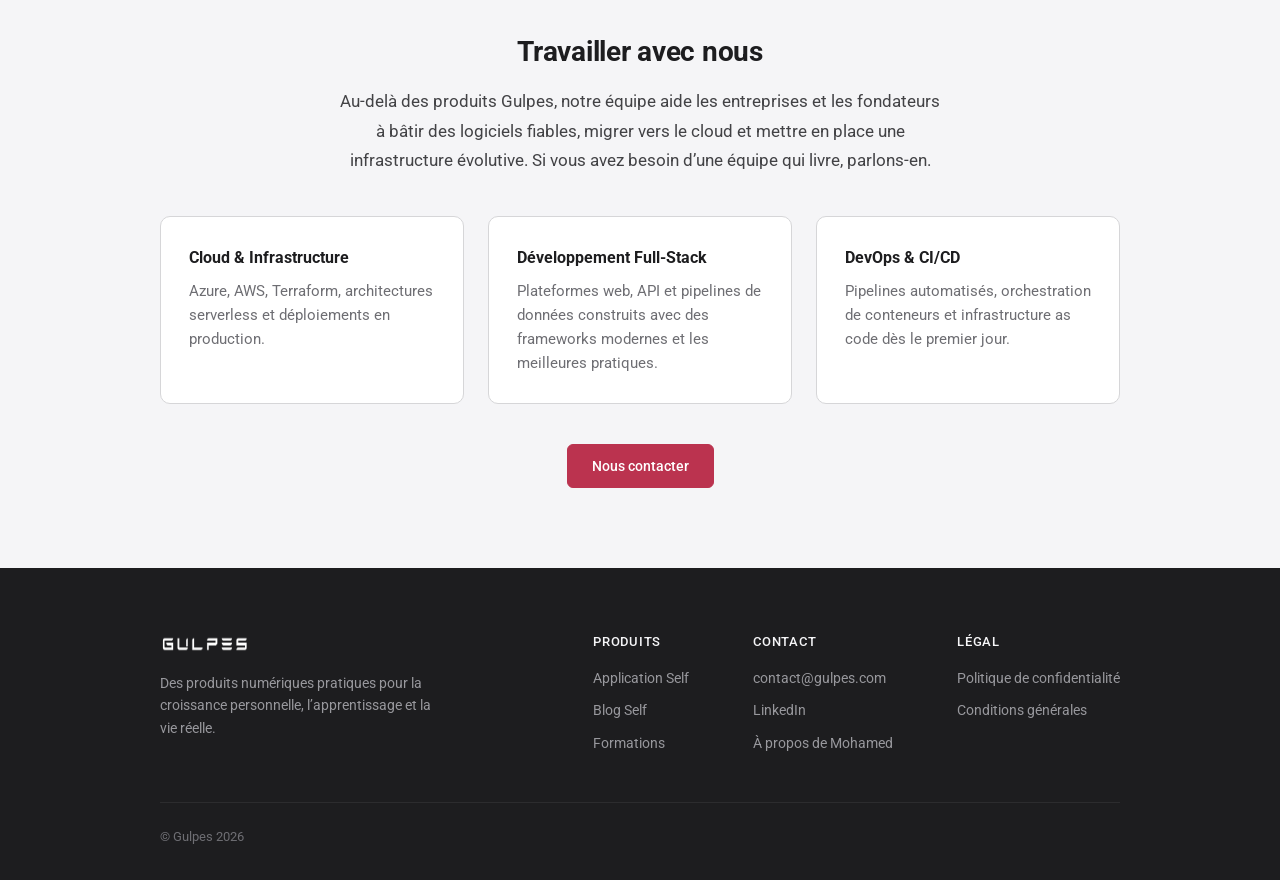
==== commit fd09d2c8: "chore: remove all em dashes from site copy (EN + FR) Replace every em dash with contextual punctuati" ====
--- a/fr/index.html
+++ b/fr/index.html
@@ -3,31 +3,32 @@
 <head>
   <meta charset="utf-8">
   <meta name="viewport" content="width=device-width, initial-scale=1.0">
-  <title>Gulpes — Applications de développement personnel &amp; produits numériques</title>
+  <title>Gulpes | Produits numériques pour la croissance, l'apprentissage et la vie réelle</title>
   <meta name="description" content="Gulpes conçoit des produits numériques pour la croissance personnelle, l'apprentissage et la vie réelle. Notre application phare Self compte plus de 500K téléchargements et une note de 4.6★. Découvrez nos produits ou travaillez avec notre équipe.">
   <meta name="keywords" content="application croissance personnelle, développement personnel, application motivation, coaching, Gulpes, produits numériques, amélioration de soi, productivité">
   <link rel="canonical" href="https://gulpes.com/fr/">
   <link rel="alternate" hreflang="en" href="https://gulpes.com/">
   <link rel="alternate" hreflang="fr" href="https://gulpes.com/fr/">
   <link rel="alternate" hreflang="x-default" href="https://gulpes.com/">
-  <link href="../img/icon.webp" rel="icon" type="image/webp">
+  <!-- Bump ?v= on icon/css/img URLs after each deploy so caches fetch new files. -->
+  <link href="../img/icon.webp?v=2" rel="icon" type="image/webp">
 
   <meta property="og:type" content="website">
   <meta property="og:url" content="https://gulpes.com/fr/">
-  <meta property="og:title" content="Gulpes — Applications de développement personnel &amp; produits numériques">
+  <meta property="og:title" content="Gulpes | Produits numériques pour la croissance, l'apprentissage et la vie réelle">
   <meta property="og:description" content="Des produits numériques pratiques pour la croissance personnelle, la motivation et la vie réelle. Plus de 500K téléchargements.">
   <meta property="og:image" content="https://gulpes.com/img/og-image.webp">
   <meta property="og:site_name" content="Gulpes">
   <meta property="og:locale" content="fr_FR">
 
   <meta name="twitter:card" content="summary_large_image">
-  <meta name="twitter:title" content="Gulpes — Applications de développement personnel">
+  <meta name="twitter:title" content="Gulpes | Produits numériques pour la croissance, l'apprentissage et la vie réelle">
   <meta name="twitter:description" content="Des produits numériques pratiques pour la croissance personnelle et la motivation. Plus de 500K téléchargements.">
   <meta name="twitter:image" content="https://gulpes.com/img/og-image.webp">
 
   <link rel="preconnect" href="https://fonts.googleapis.com">
   <link rel="preconnect" href="https://fonts.gstatic.com" crossorigin>
-  <link href="../css/main.css" rel="stylesheet" type="text/css" media="all">
+  <link href="../css/main.css?v=2" rel="stylesheet" type="text/css" media="all">
   <link rel="stylesheet" href="https://fonts.googleapis.com/css2?family=Roboto:wght@300;400;500;700&display=swap" media="all">
 
   <script type="application/ld+json">
@@ -59,7 +60,7 @@
       },
       {
         "@type": "SoftwareApplication",
-        "name": "Gulpes Self — Coaching by Stories",
+        "name": "Gulpes Self : Coaching by Stories",
         "operatingSystem": "Android, iOS",
         "applicationCategory": "LifestyleApplication",
         "url": "https://gulpes.com/fr/",
@@ -95,8 +96,8 @@
 
   <header>
     <nav aria-label="Navigation principale">
-      <a href="/fr/" class="logo">
-        <img src="../img/logo.webp" width="120" height="32" alt="Gulpes — Accueil">
+      <a href="#" class="logo">
+        <img src="../img/logo.webp?v=2" width="120" height="32" alt="Accueil Gulpes">
       </a>
       <div class="nav-links">
         <a href="#produits">Produits</a>
@@ -115,7 +116,7 @@
 
     <section class="hero">
       <h1>Des produits numériques conçus pour la croissance et la vie réelle</h1>
-      <p class="hero-sub">Gulpes conçoit et propose des outils pratiques — allant d’applications de développement personnel à des plateformes familiales privées. Chaque produit part d’un besoin réel et reste utile.</p>
+      <p class="hero-sub">Gulpes conçoit et propose des outils pratiques, allant d’applications de développement personnel à des plateformes familiales privées. Chaque produit part d’un besoin réel et reste utile.</p>
       <div class="hero-ctas">
         <a href="#produits" class="btn btn-primary-alt">Découvrir nos produits</a>
         <a href="#services" class="btn btn-secondary">Travailler avec nous</a>
@@ -128,12 +129,12 @@
 
       <div class="featured-product">
         <div class="featured-product-icon">
-          <img src="../img/self-logo.webp" alt="Gulpes Self — icône de l'application de croissance personnelle" width="80" height="80">
+          <img src="../img/self-logo.webp?v=2" alt="Gulpes Self, icône de l'application de croissance personnelle" width="80" height="80">
         </div>
         <div class="featured-product-body">
           <div class="product-label">Produit phare</div>
-          <h3>Self — Coaching &amp; Motivation</h3>
-          <p>Transformez votre défilement quotidien en véritable progression. Self associe des histoires puissantes et transformatrices à une musique apaisante pour vous aider à devenir la meilleure version de vous-même. Pas de théorie écrasante — seulement des idées claires et concrètes sur l’état d’esprit, la discipline, les relations et la réussite, qui s’intègrent naturellement à votre vie quotidienne. Que vous vous sentiez bloqué, démotivé ou simplement prêt à aller plus loin, chaque session vous guide pas à pas vers plus de clarté, de confiance et de sens.</p>
+          <h3>Self : Coaching &amp; Motivation</h3>
+          <p>Transformez votre défilement quotidien en véritable progression. Self associe des histoires puissantes et transformatrices à une musique apaisante pour vous aider à devenir la meilleure version de vous-même. Pas de théorie écrasante, seulement des idées claires et concrètes sur l’état d’esprit, la discipline, les relations et la réussite, qui s’intègrent naturellement à votre vie quotidienne. Que vous vous sentiez bloqué, démotivé ou simplement prêt à aller plus loin, chaque session vous guide pas à pas vers plus de clarté, de confiance et de sens.</p>
           <div class="product-stats">
             <div class="stat">
               <span class="stat-value">500K+</span>
@@ -162,8 +163,8 @@
       <div class="product-grid product-grid--single">
         <div class="product-card product-card--upcoming">
           <div class="product-label product-label--upcoming">Prochainement</div>
-          <h3>Heritage — Plateforme privée d’arbre généalogique familial</h3>
-          <p>Une plateforme sécurisée d’arbre généalogique pour conserver les membres de la famille, les histoires et la lignée — de manière privée et élégamment organisée pour les générations à venir.</p>
+          <h3>Heritage : Plateforme privée d’arbre généalogique familial</h3>
+          <p>Une plateforme sécurisée d’arbre généalogique pour conserver les membres de la famille, les histoires et la lignée, de manière privée et élégamment organisée pour les générations à venir.</p>
           <span class="product-link product-link--muted">En développement</span>
         </div>
       </div>
@@ -191,9 +192,9 @@
     <section id="a-propos" class="section">
       <h2 class="section-title">Pourquoi choisir Gulpes</h2>
       <div class="narrative">
-        <p>La plupart des applications sont conçues pour capter votre attention. Les produits Gulpes, eux, sont conçus pour être réellement utiles — des outils que vous ouvrez parce qu’ils vous aident, et non parce qu’ils vous manipulent.</p>
+        <p>La plupart des applications sont conçues pour capter votre attention. Les produits Gulpes, eux, sont conçus pour être réellement utiles : des outils que vous ouvrez parce qu’ils vous aident, et non parce qu’ils vous manipulent.</p>
         <p>Chaque produit commence par la même question : <em>qu’est-ce que j’utiliserais réellement chaque jour ?</em> Ce filtre permet de garder un travail sincère et des produits concrets. S’il ne résout pas un vrai problème, il n’est pas publié.</p>
-        <p>Nous sommes une petite équipe dédiée — ce qui signifie que chaque produit reçoit une attention directe et que chaque utilisateur compte vraiment.</p>
+        <p>Nous sommes une petite équipe dédiée, ce qui signifie que chaque produit reçoit une attention directe et que chaque utilisateur compte vraiment.</p>
       </div>
     </section>
 
@@ -221,7 +222,7 @@
     <section id="services" class="section">
       <h2 class="section-title">Travailler avec nous</h2>
       <div class="services">
-        <p>Au-delà des produits Gulpes, notre équipe aide les entreprises et les fondateurs à bâtir des logiciels fiables, migrer vers le cloud et mettre en place une infrastructure évolutive. Si vous avez besoin d’une équipe qui livre — parlons-en.</p>
+        <p>Au-delà des produits Gulpes, notre équipe aide les entreprises et les fondateurs à bâtir des logiciels fiables, migrer vers le cloud et mettre en place une infrastructure évolutive. Si vous avez besoin d’une équipe qui livre, parlons-en.</p>
         <div class="services-grid">
           <div class="service-item">
             <h3>Cloud &amp; Infrastructure</h3>
@@ -245,7 +246,7 @@
   <footer>
     <div class="footer-content">
       <div class="footer-brand">
-        <img src="../img/logo.webp" width="90" height="24" alt="Gulpes">
+        <img src="../img/logo.webp?v=2" width="90" height="24" alt="Gulpes">
         <p>Des produits numériques pratiques pour la croissance personnelle, l’apprentissage et la vie réelle.</p>
       </div>
       <div class="footer-links">
--- a/css/main.css
+++ b/css/main.css
@@ -1,5 +1,5 @@
 /* ------------------------------------------------
-   Theme Variables — Dark mode default
+   Theme Variables: Dark mode default
    ------------------------------------------------ */
 
 :root {
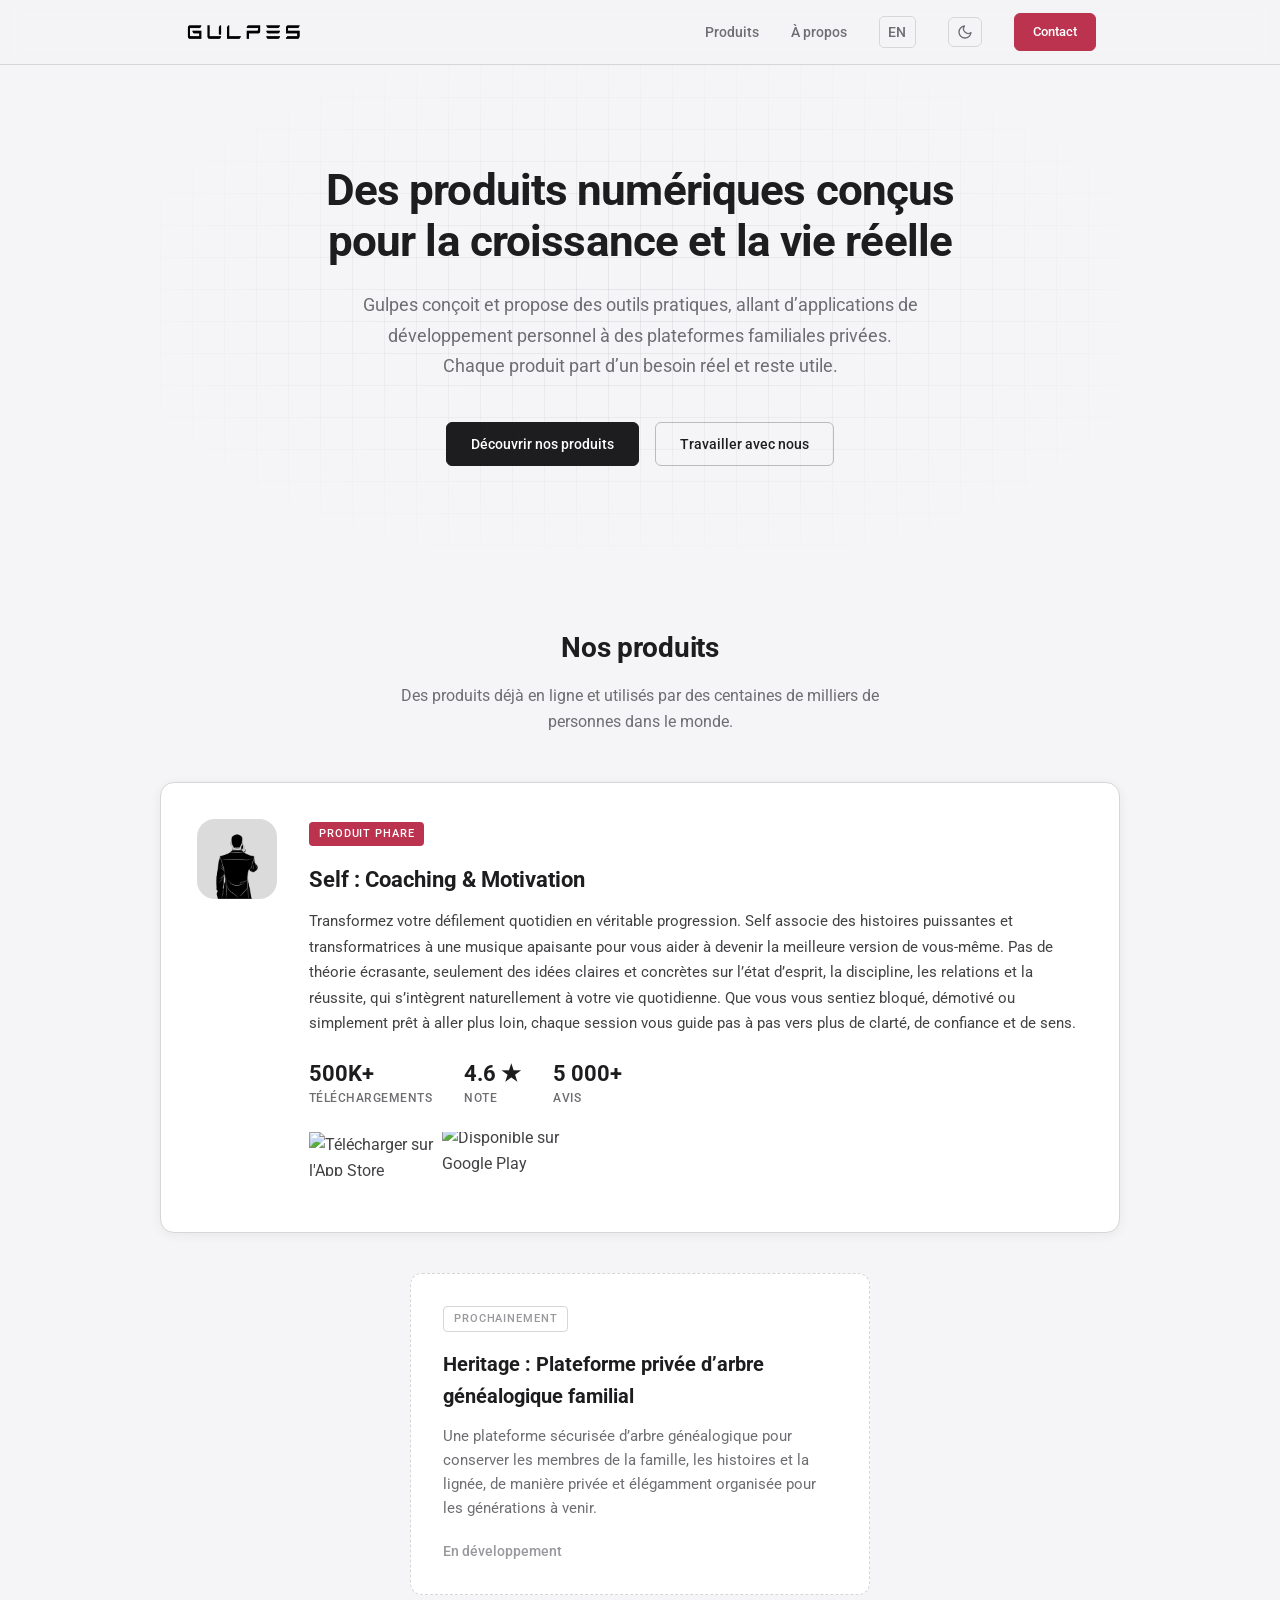
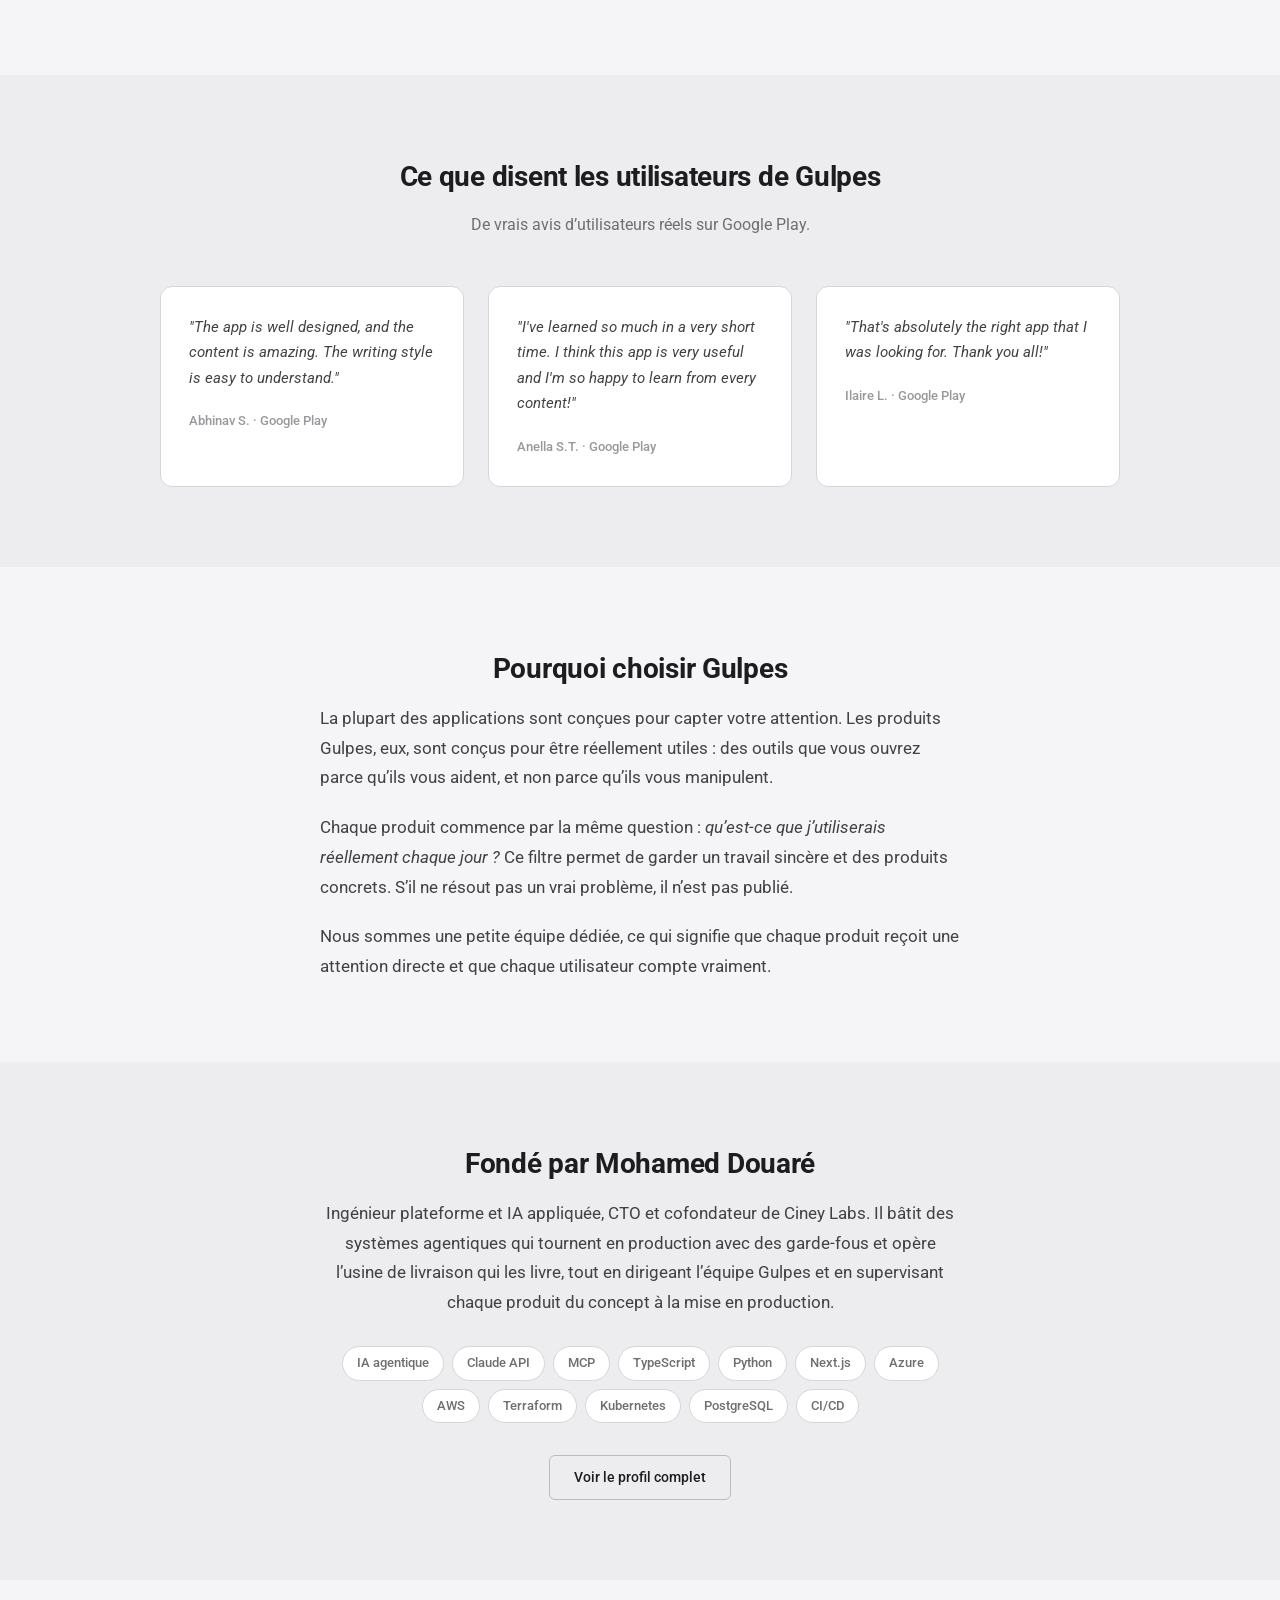
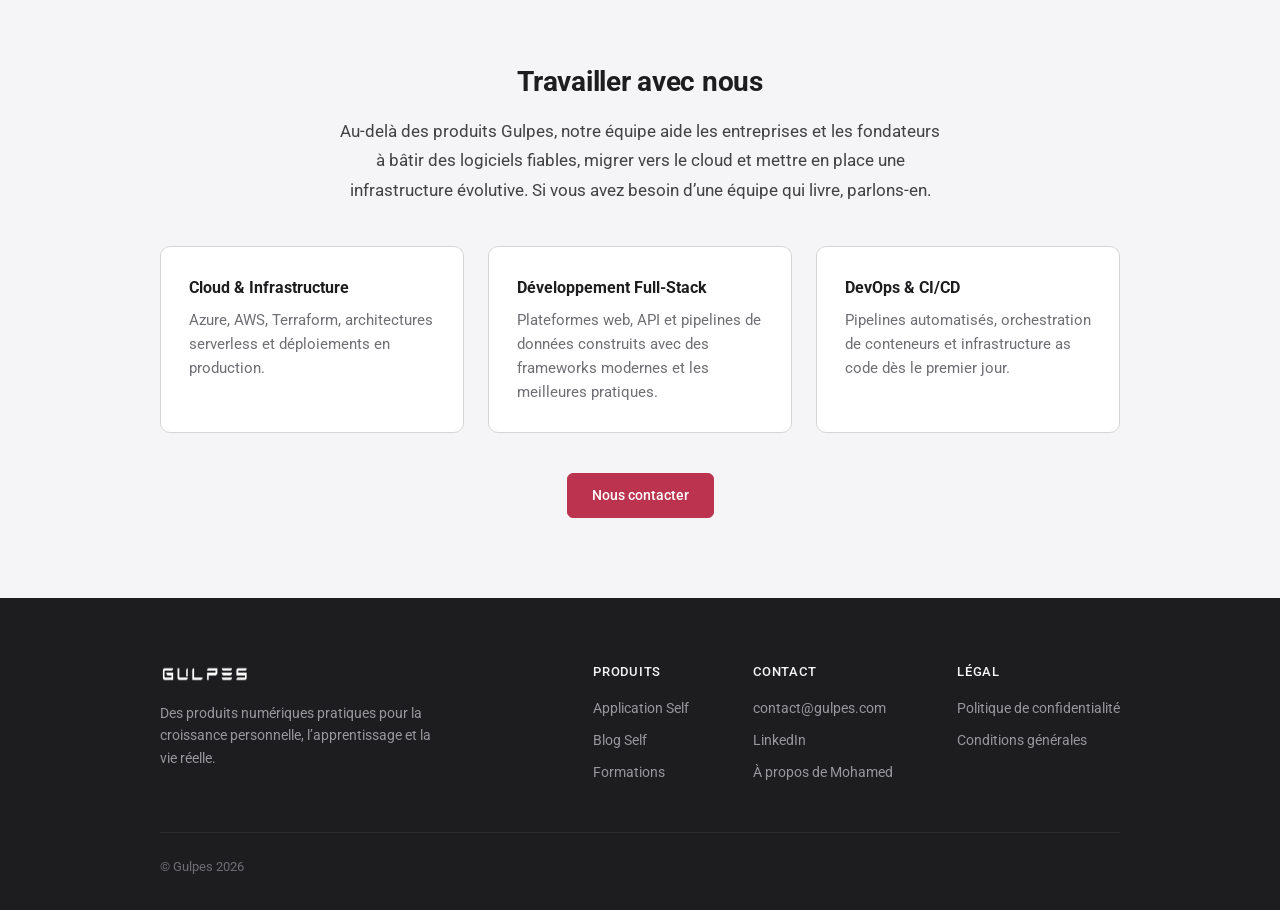
==== commit 71eb1a4e: "feat: deploy via GitHub Pages and refresh Mohamed Douaré's profile Deployment: add .github/workflows" ====
--- a/fr/index.html
+++ b/fr/index.html
@@ -44,7 +44,8 @@
         "founder": {
           "@type": "Person",
           "name": "Mohamed Douaré",
-          "url": "https://med.gulpes.com",
+          "url": "https://gulpes.com/fr/med.html",
+          "sameAs": ["https://douare.dev"],
           "jobTitle": "Ingénieur DevOps et Logiciel Senior"
         },
         "contactPoint": {
@@ -201,21 +202,22 @@
     <section class="section section--alt">
       <h2 class="section-title">Fondé par Mohamed Douaré</h2>
       <div class="founder">
-        <p>Ingénieur DevOps et logiciel senior avec une expertise approfondie en infrastructure cloud (Azure, AWS), CI/CD et architecture applicative scalable. Il dirige l’équipe Gulpes et supervise chaque produit du concept à la mise en production.</p>
+        <p>Ingénieur plateforme et IA appliquée, CTO et cofondateur de Ciney Labs. Il bâtit des systèmes agentiques qui tournent en production avec des garde-fous et opère l’usine de livraison qui les livre, tout en dirigeant l’équipe Gulpes et en supervisant chaque produit du concept à la mise en production.</p>
         <div class="founder-skills">
+          <span>IA agentique</span>
+          <span>Claude API</span>
+          <span>MCP</span>
+          <span>TypeScript</span>
           <span>Python</span>
-          <span>React / Next.js</span>
-          <span>Node.js</span>
+          <span>Next.js</span>
           <span>Azure</span>
           <span>AWS</span>
           <span>Terraform</span>
-          <span>Ansible</span>
-          <span>Docker</span>
           <span>Kubernetes</span>
           <span>PostgreSQL</span>
           <span>CI/CD</span>
         </div>
-        <a href="https://med.gulpes.com" class="btn btn-secondary" target="_blank" rel="noopener">Voir le profil complet</a>
+        <a href="/fr/med.html" class="btn btn-secondary">Voir le profil complet</a>
       </div>
     </section>
 
@@ -260,7 +262,7 @@
           <h4>Contact</h4>
           <a href="mailto:contact@gulpes.com">contact@gulpes.com</a>
           <a href="https://www.linkedin.com/in/mohamed-douar%C3%A9-6757b6104/" target="_blank" rel="noopener">LinkedIn</a>
-          <a href="https://med.gulpes.com" target="_blank" rel="noopener">À propos de Mohamed</a>
+          <a href="/fr/med.html">À propos de Mohamed</a>
         </div>
         <div class="footer-col">
           <h4>Légal</h4>
